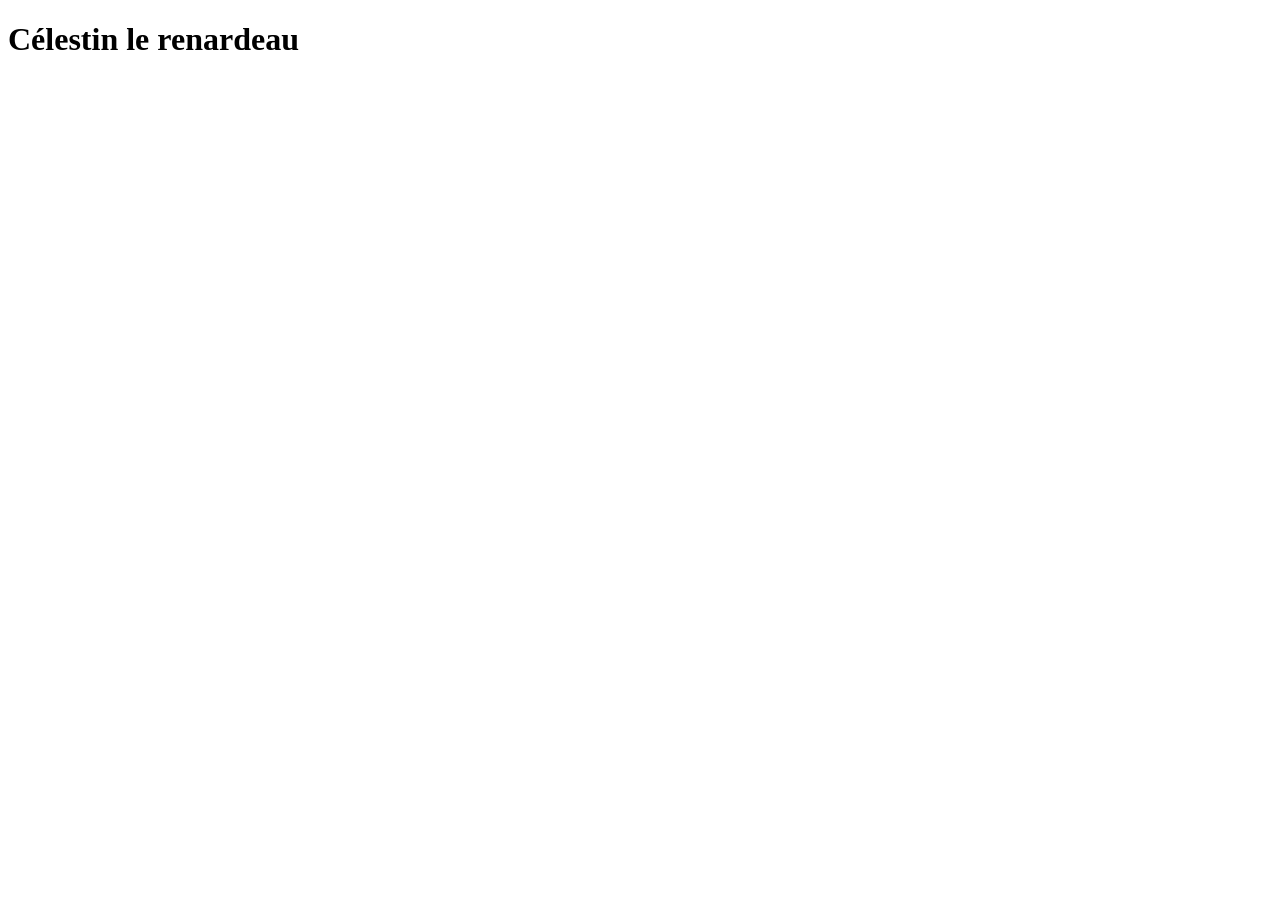
==== public/index.html @ e6d58598 "Add Célestin container, CI smoke tests and SSH deployment" ====
<!doctype html>
<html lang="fr">
<head>
  <meta charset="utf-8">
  <meta name="viewport" content="width=device-width, initial-scale=1">
  <title>Célestin le renardeau</title>
</head>
<body>
  <main><h1>Célestin le renardeau</h1></main>
</body>
</html>
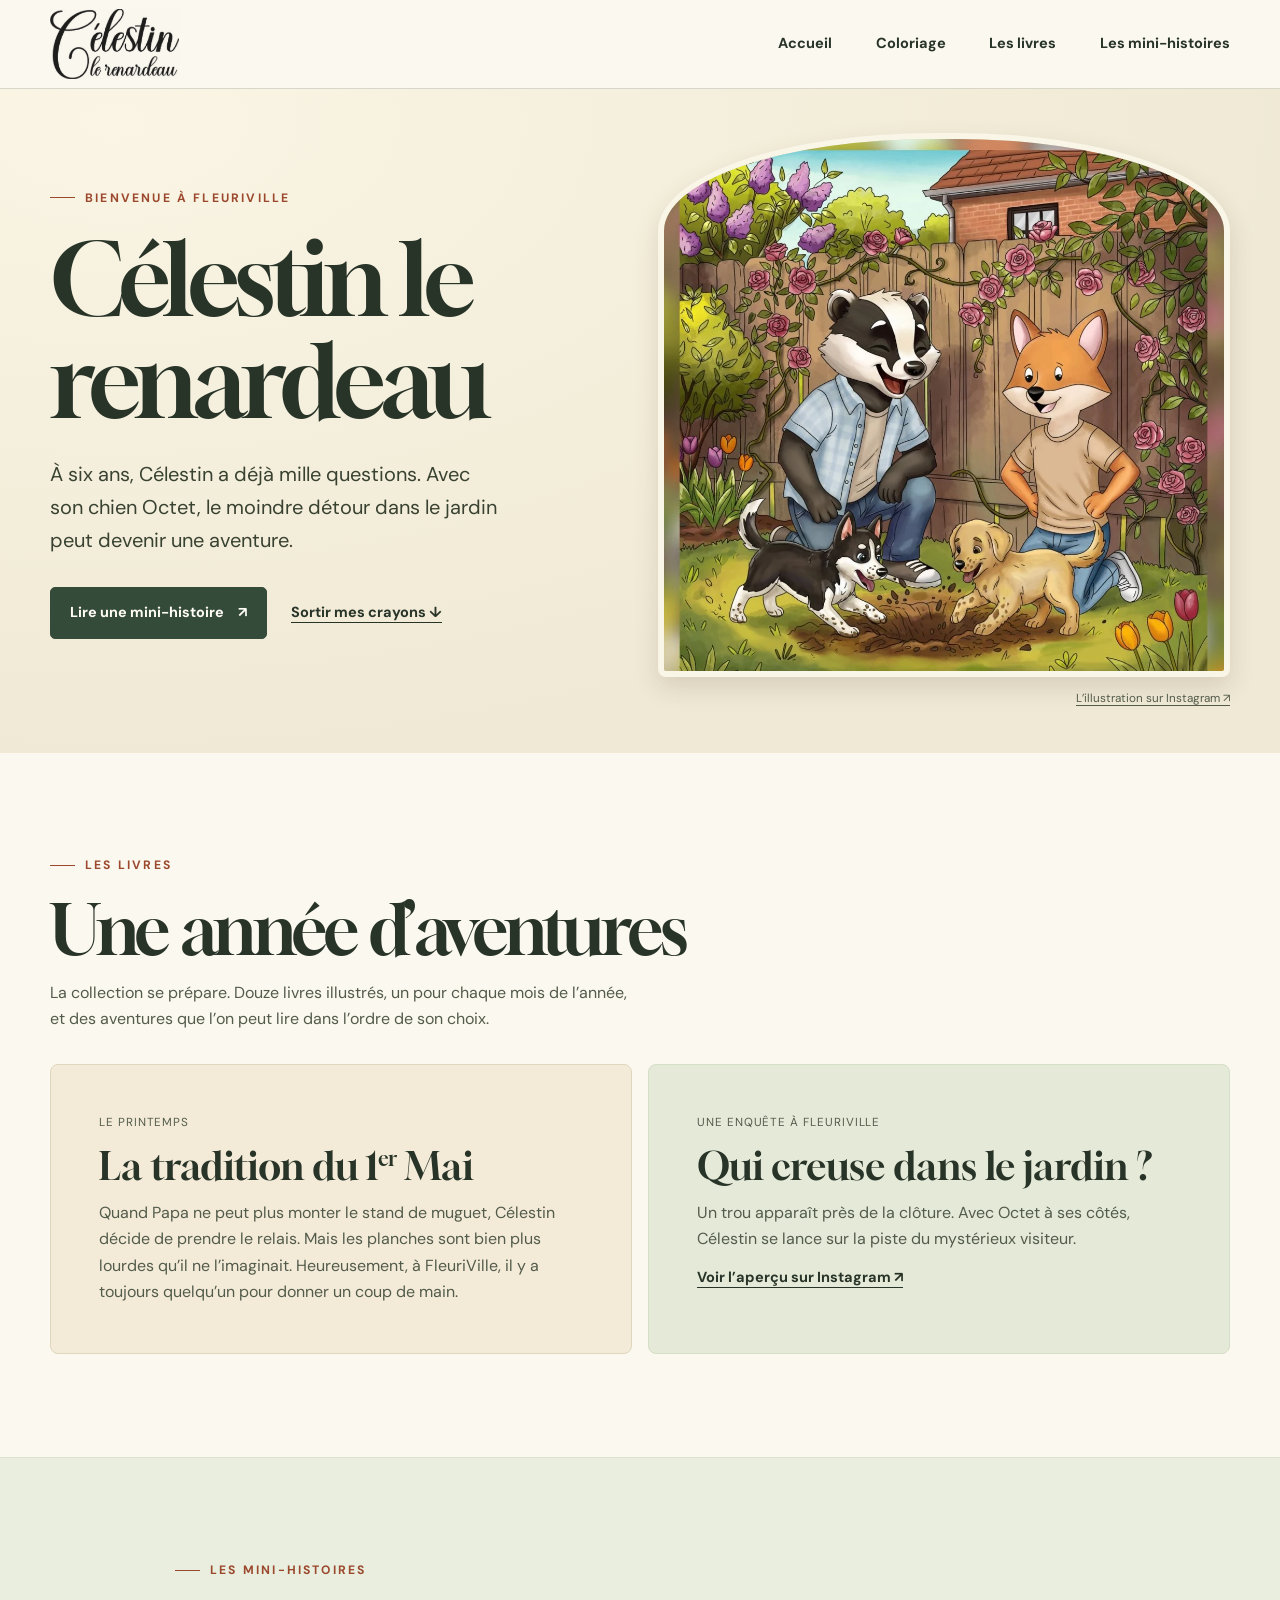
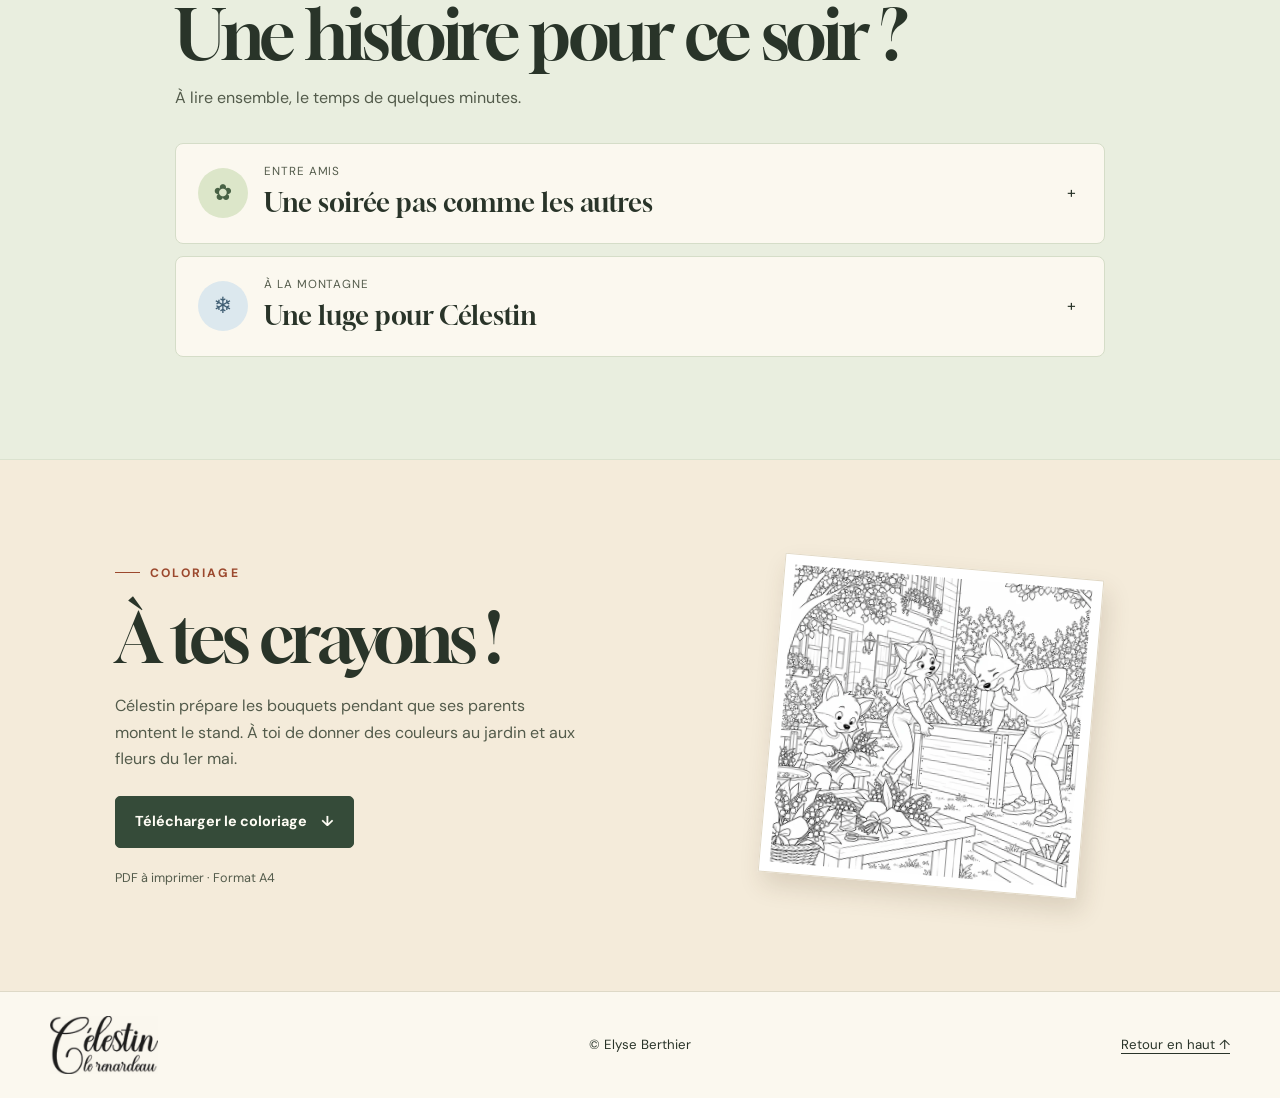
==== commit 67fb814d: "Créer le site de Célestin le renardeau" ====
--- a/public/index.html
+++ b/public/index.html
@@ -3,9 +3,111 @@
 <head>
   <meta charset="utf-8">
   <meta name="viewport" content="width=device-width, initial-scale=1">
-  <title>Célestin le renardeau</title>
+  <meta name="description" content="Bienvenue à FleuriVille, le village de Célestin le renardeau. Découvre ses livres, lis ses mini-histoires et imprime son coloriage.">
+  <meta name="theme-color" content="#f9f5ea">
+  <title>Célestin le renardeau · Bienvenue à FleuriVille</title>
+  <link rel="stylesheet" href="style.css">
 </head>
 <body>
-  <main><h1>Célestin le renardeau</h1></main>
+  <a class="skip" href="#accueil">Aller au contenu</a>
+  <header class="header" id="haut">
+    <div class="wrap header-inner">
+      <a class="brand" href="#accueil" aria-label="Célestin le renardeau, accueil"><img src="images/logo.webp" width="503" height="271" alt=""></a>
+      <nav aria-label="Navigation principale">
+        <a href="#accueil">Accueil</a><a href="#coloriage">Coloriage</a><a href="#livres">Les livres</a><a href="#mini-histoires">Les mini-histoires</a>
+      </nav>
+    </div>
+  </header>
+  <main id="accueil">
+    <section class="hero" aria-labelledby="hero-title">
+      <div class="wrap hero-inner">
+        <div class="hero-copy">
+          <p class="eyebrow"><span aria-hidden="true"></span> Bienvenue à FleuriVille</p>
+          <h1>Célestin le renardeau</h1>
+          <p class="hero-lead">À six ans, Célestin a déjà mille questions. Avec son chien Octet, le moindre détour dans le jardin peut devenir une aventure.</p>
+          <div class="actions"><a class="button" href="#mini-histoires">Lire une mini-histoire <span aria-hidden="true">↗</span></a><a class="hero-link" href="#coloriage">Sortir mes crayons <span aria-hidden="true">↓</span></a></div>
+        </div>
+        <figure class="hero-scene">
+          <a href="https://www.instagram.com/p/Dc9A04JjPZq/" aria-label="Voir l’illustration originale sur Instagram"><img src="images/jardin.webp" alt="Célestin et Hugo observent Octet et Biscotte près du trou dans le jardin" width="1080" height="1354" fetchpriority="high"></a>
+          <figcaption><a href="https://www.instagram.com/p/Dc9A04JjPZq/">L’illustration sur Instagram <span aria-hidden="true">↗</span></a></figcaption>
+        </figure>
+      </div>
+    </section>
+    <section class="books section" id="livres" aria-labelledby="books-title">
+      <div class="wrap">
+        <p class="eyebrow"><span aria-hidden="true"></span> Les livres</p>
+        <h2 id="books-title">Une année d’aventures</h2>
+        <p class="section-intro">La collection se prépare. Douze livres illustrés, un pour chaque mois de l’année, et des aventures que l’on peut lire dans l’ordre de son choix.</p>
+        <div class="book-list">
+          <article class="book-card spring">
+            <p class="story-place">Le printemps</p>
+            <h3>La tradition du 1<sup>er</sup> Mai</h3>
+            <p>Quand Papa ne peut plus monter le stand de muguet, Célestin décide de prendre le relais. Mais les planches sont bien plus lourdes qu’il ne l’imaginait. Heureusement, à FleuriVille, il y a toujours quelqu’un pour donner un coup de main.</p>
+          </article>
+          <article class="book-card mystery">
+            <p class="story-place">Une enquête à FleuriVille</p>
+            <h3>Qui creuse dans le jardin ?</h3>
+            <p>Un trou apparaît près de la clôture. Avec Octet à ses côtés, Célestin se lance sur la piste du mystérieux visiteur.</p>
+            <a class="text-link" href="https://www.instagram.com/p/Dc9A04JjPZq/">Voir l’aperçu sur Instagram <span aria-hidden="true">↗</span></a>
+          </article>
+        </div>
+      </div>
+    </section>
+    <section class="stories section" id="mini-histoires" aria-labelledby="stories-title">
+      <div class="wrap">
+        <p class="eyebrow"><span aria-hidden="true"></span> Les mini-histoires</p>
+        <h2 id="stories-title">Une histoire pour ce soir ?</h2>
+        <p class="section-intro">À lire ensemble, le temps de quelques minutes.</p>
+        <div class="story-list">
+          <details class="story">
+            <summary><span class="story-icon garden" aria-hidden="true">✿</span><span><span class="story-place">Entre amis</span><strong>Une soirée pas comme les autres</strong></span><span class="open-icon" aria-hidden="true"></span></summary>
+            <div class="story-text">
+              <p>Célestin passe la journéeavec son ami Augustin. La fin d’après-midi arrive vite et Célestin se rend compte que bientôt ce sera l’heure pour Augustin de rentrer chez lui.</p>
+              <p>Il court vers son père et crie : « Papa ! Papa ! » Son père se penche et demande : « Quoi mon grand ? » Célestin, tout excité, répond : « Est-ce qu’Augustin peut dormir à la maison ? » Papa fronce les sourcils et dit : « Hum… tu es sûr ? Tu n’as encore jamais eu de copain à dormir ici. » Célestin insiste : « Je sais ! Mais on est super sages toute la journée ! » Papa réfléchit un instant et ajoute : « Demain, nous allons chez ta mamie, on a un peu de route. » Célestin murmure, un peu déçu : « Je sais, mais on pourrait juste le déposer avant de partir. » Papa soupire et dit : « Va demander à ta mère, voyons ce qu’elle en pense. »</p>
+              <p>Célestin attrape Augustin par la main et court vers le salon en criant :</p>
+              <p>« Maman ! Maman ! » Mais maman est au téléphone avec ses copines et rit aux éclats. Célestin soupire : « Oh non… elle est au téléphone avec ses copines, elle en aura pour des heures ! » Augustin le regarde, inquiet, et chuchote : « Et maintenant, qu’est-ce qu’on fait ? » Célestin prend une grande inspiration et répond : « Si je n’essaie pas, on ne pourra jamais trouver une solution ! »</p>
+              <p>Il fait de grands gestes, saute un peu et tire la langue devant sa mère en disant : « Maman ! Regarde moi ! » Maman lui demande : « Oui mon chéri ? » Célestin répond : « Augustin peut dormir à la maison ? » Maman sourit et dit : « Demande à papa, j’en ai pour quelques minutes. » Quelques minutes passent, elle est toujours au téléphone. Célestin dit à Augustin : « Bon… je vais essayer papa encore une fois. Il faut qu’il nous aide ! » Augustin murmure : « D’accord… »</p>
+              <p>Célestin court à nouveau vers son père. « Papa ! Maman est avec ses copines au téléphone, elle m’a dit de te demander ! » Papa répond :</p>
+              <p>« Oh mince, il faut savoir si elle est d’accord aussi ! » Célestin supplie : « Papa, aide-moi s’il te plaît ! » Ensemble, Célestin, Augustin et papa mettent au point un petit plan pour obtenir enfin l’attention de maman. Absorbé, il ne voit pas le temps passer ; soudain, la sonnette retentit.Maman avait raccroché depuis un moment et le temps a passé si vite ! Les parents d’Augustin sont déjà là.</p>
+              <p>La maman d’Augustin entre dans la maison, portant un gros sac à dos rempli d’affaires. Célestin et Augustin sont étonnés de voir le sac. La maman de Célestin sourit : « Je vous ai vus vous amuser comme des fous et être très sages. » Elle ajoute : « J’ai donc appelé ta maman, Augustin, pour qu’elle vienne te ramener tes affaires pour dormir. » Les deux copains sont fous de joie, les yeux brillants et le cœur battant fort. Ils serrent fort leurs parents et courent dans la chambre de Célestin pour préparer le lit. Ils ne peuvent s’empêcher de rire et de se lancer dans de nouvelles aventures avant même que la nuit ne tombe. Célestin et Augustin sont les plus heureux du monde.</p>
+            </div>
+          </details>
+          <details class="story">
+            <summary><span class="story-icon snow" aria-hidden="true">❄</span><span><span class="story-place">À la montagne</span><strong>Une luge pour Célestin</strong></span><span class="open-icon" aria-hidden="true"></span></summary>
+            <div class="story-text">
+              <p>Le matin se lèvesur la montagne, et Célestin est prêt pour sa nouvelle aventure. «Aujourd’hui, c’est la luge !» s’exclame-t-il en sautillant, ses yeux brillants de joie. Papa sourit et attrape son manteau : «Oui, mon grand, aujourd’hui on va glisser sur la neige.»</p>
+<p>Mais à peine arrivés au village, une déception les attend : toutes les boutiques de sport affichent des panneaux «Rupture de stock». Pas une seule luge à vendre.</p>
+<p>Célestin baisse les yeux et murmure : «Aucune luge disponible… mais moi je voulais glisser aujourd’hui…» Sa voix est pleine de tristesse.</p>
+<p>Papa le prend dans ses bras. «Ne t’inquiète pas, mon chéri.</p>
+<p>Nous reviendrons demain. Pour aujourd’hui, on trouvera une autre solution.» Mais Célestin reste déçu et les larmes lui montent aux yeux.</p>
+<p>Alors qu’ils s’apprêtent à repartir, un habitant de la montagne, un vieil homme au sourire doux et aux mains calleuses, s’approche. «Vous cherchez une luge ?» dit-il. «J’ai justement quelques planches de bois et de la ficelle. Si vous voulez, je peux vous en fabriquer une pour aujourd’hui.»</p>
+<p>Les yeux de Célestin s’illuminent. Ensemble, sous le regard attentif de papa et maman, l’homme scie, assemble et fixe les planches. Petit à petit, une belle luge en bois prend forme, solide et prête à glisser sur la neige. Célestin touche la surface lisse avec admiration : «Merci beaucoup ! Elle est magnifique !»</p>
+<p>Enfin, ils peuvent descendre la colline. Célestin s’installe sur sa luge artisanale et pousse un cri de joie : «Wouah ! Ça va super vite !» Papa rit en le suivant derrière lui. La neige vole autour d’eux, le vent frais chatouille leurs visages, et chaque descente est encore plus excitante que la précédente.</p>
+<p>À la fin de la journée, Célestin serre fort la luge en bois et remercie chaleureusement le vieil homme. «Aujourd’hui, c’était encore mieux que ce que j’imaginais !» dit-il en souriant. Papa et maman sont heureux de voir leur petit explorer la montagne avec autant de bonheur.</p>
+            </div>
+          </details>
+        </div>
+      </div>
+    </section>
+    <section class="coloring section" id="coloriage" aria-labelledby="coloring-title">
+      <div class="wrap split">
+        <div class="section-copy">
+          <p class="eyebrow"><span aria-hidden="true"></span> Coloriage</p>
+          <h2 id="coloring-title">À tes crayons !</h2>
+          <p>Célestin prépare les bouquets pendant que ses parents montent le stand. À toi de donner des couleurs au jardin et aux fleurs du 1er mai.</p>
+          <a class="button" href="images/coloriage-celestin.pdf" download>Télécharger le coloriage <span aria-hidden="true">↓</span></a>
+          <p class="download-note">PDF à imprimer · Format A4</p>
+        </div>
+        <figure class="color-paper"><img src="images/coloriage.webp" alt="Coloriage de Célestin et ses parents qui préparent le stand de muguet" width="600" height="600" loading="lazy"></figure>
+      </div>
+    </section>
+  </main>
+  <footer class="footer">
+    <div class="wrap footer-inner">
+      <img src="images/logo.webp" alt="Célestin le renardeau" width="503" height="271" loading="lazy">
+      <p>© Elyse Berthier</p>
+      <a href="#haut">Retour en haut <span aria-hidden="true">↑</span></a>
+    </div>
+  </footer>
 </body>
 </html>
--- a/public/style.css
+++ b/public/style.css
@@ -0,0 +1,105 @@
+@import url('https://fonts.googleapis.com/css2?family=DM+Sans:wght@400;500;600;700&family=Gloock&display=swap');
+
+:root{--paper:#fbf8ef;--cream:#f3ecd9;--ink:#293429;--muted:#535b4b;--pine:#354b39;--orange:#9b482d;--rule:#ded9c7;--serif:Gloock,Georgia,serif;--sans:"DM Sans",system-ui,sans-serif}
+*{box-sizing:border-box}
+html{scroll-behavior:smooth}
+body{margin:0;background:var(--paper);color:var(--ink);font:400 1rem/1.65 var(--sans)}
+a{color:inherit}
+a:focus-visible,summary:focus-visible{outline:3px solid var(--orange);outline-offset:5px}
+img{display:block;max-width:100%;height:auto}
+figure,p{margin:0}
+h1,h2{margin:0;font-family:var(--serif);font-weight:400;line-height:1.04;letter-spacing:-.045em}
+h1{font-size:clamp(3.5rem,7.7vw,7.5rem);max-width:7.9ch}
+h2{font-size:clamp(2.5rem,5.3vw,5rem)}
+.wrap{width:min(1216px,calc(100% - 100px));margin-inline:auto}
+.section{padding:clamp(65px,8vw,115px) 0}
+.skip{position:absolute;top:0;left:12px;transform:translateY(-110%);padding:.5rem 1rem;background:var(--paper);z-index:2}
+.skip:focus{transform:none}
+.header{background:var(--paper);border-bottom:1px solid #d8d6c8}
+.header-inner{min-height:88px;display:flex;align-items:center;justify-content:space-between;gap:25px}
+.brand{display:block;width:129px;flex:none}
+.brand img,.footer img{mix-blend-mode:multiply}
+nav{display:flex;gap:clamp(16px,3.4vw,48px);align-items:center}
+nav a{text-decoration:none;font-weight:700;font-size:.91rem;white-space:nowrap}
+nav a:hover,.hero-link:hover,.text-link:hover{color:var(--orange)}
+.hero{position:relative;overflow:hidden}
+
+
+
+.eyebrow{display:flex;align-items:center;gap:10px;color:var(--orange);font-size:.76rem;text-transform:uppercase;letter-spacing:.18em;font-weight:700;margin-bottom:20px}
+.eyebrow span{height:1px;width:25px;background:currentColor;display:inline-block;flex:none}
+.hero-lead{font-size:clamp(1.03rem,1.65vw,1.25rem);color:#394231;max-width:32ch;margin:25px 0 30px}
+.actions{display:flex;align-items:center;flex-wrap:wrap;gap:14px 24px}
+.button{display:inline-flex;gap:14px;align-items:center;padding:13px 19px;border:1px solid var(--pine);text-decoration:none;background:var(--pine);color:#fffdf5;font-size:.9rem;font-weight:700;border-radius:5px;transition:background .2s}
+.button:hover{background:#213429}
+.hero-link,.text-link{font-weight:700;font-size:.91rem;text-underline-offset:5px}
+
+
+.split{display:grid;grid-template-columns:1fr 1fr;align-items:center;gap:clamp(45px,9vw,135px)}
+.section-copy>p:not(.eyebrow){max-width:43ch;margin-top:20px;color:var(--muted)}
+.stories{background:#e9eedf;border-block:1px solid #dbe2cf}
+.stories .wrap{max-width:930px}
+.section-intro{margin-top:14px;color:var(--muted)}
+.story-list{display:grid;gap:12px;margin-top:32px}
+.story{background:#fbf8ef;border:1px solid #d5ddc8;border-radius:8px}
+.story summary{display:flex;gap:16px;align-items:center;cursor:pointer;list-style:none;padding:18px 22px}
+.story summary::-webkit-details-marker{display:none}
+.story summary:hover strong{color:var(--orange)}
+.story-icon{display:grid;place-items:center;width:50px;height:50px;border-radius:50%;font-size:1.4rem;flex:none;background:#dce6c9;color:#486245}
+.story-icon.snow{background:#dce8ee;color:#3e5d72}
+.story-place{display:block;font-size:.73rem;color:var(--muted);letter-spacing:.08em;text-transform:uppercase}
+.story strong{font-family:var(--serif);font-weight:400;font-size:clamp(1.17rem,2.5vw,1.65rem)}
+.open-icon{margin-left:auto;width:22px;text-align:center;flex:none}
+.open-icon::after{content:"+"}
+.story[open] .open-icon::after{content:"−"}
+.story-text{max-width:67ch;padding:0 24px 24px 88px}
+.story-text p+p{margin-top:.75em}
+.coloring{background:#f4ebda;overflow:hidden}
+.coloring .split{max-width:1050px}
+.coloring .button{margin-top:24px}
+.section-copy .download-note{margin-top:9px;font-size:.79rem}
+.color-paper{width:min(70%,320px);margin:auto;background:white;padding:10px;box-shadow:5px 12px 25px #49391d26;transform:rotate(5deg);border:1px solid #e1d8c4}
+.color-paper img{width:100%;max-height:355px;object-fit:contain}
+.footer{padding:24px 0;border-top:1px solid var(--rule)}
+.footer-inner{display:flex;justify-content:space-between;align-items:center;gap:14px;font-size:.83rem}
+.footer img{width:108px}
+.footer a{text-underline-offset:4px}
+@media(max-width:850px){.wrap{width:calc(100% - 50px)}.split{gap:42px}}
+@media(max-width:620px){
+  .wrap{width:calc(100% - 34px)}
+  .header-inner{flex-direction:column;justify-content:center;gap:4px;padding:9px 0 13px}
+  .brand{width:94px}
+  nav{width:100%;justify-content:center;gap:clamp(10px,3.2vw,22px)}
+  nav a{font-size:.77rem}
+  .hero-lead{margin:17px 0 21px}
+  .split{grid-template-columns:1fr;gap:29px}
+  .story summary{padding:14px 15px;gap:11px}
+  .story-text{padding:0 17px 19px}
+  .color-paper{width:min(65%,260px)}
+  .footer img{width:81px}
+}
+@media(prefers-reduced-motion:reduce){html{scroll-behavior:auto}.button{transition:none}}
+.hero{background:#efe9d5}
+.hero::before{content:"";position:absolute;inset:0;background:radial-gradient(ellipse at 9% 5%,#faf5e4,transparent 72%)}
+.hero-inner{position:relative;display:grid;align-items:center;grid-template-columns:1fr 1.05fr;gap:clamp(26px,5vw,80px);min-height:0;padding-block:44px}
+.hero-copy{padding:20px 0 35px}
+.hero-scene{align-self:center;position:static}
+.hero-scene>a{display:block;overflow:hidden;aspect-ratio:1.05;background:#e0ddbd;border:6px solid #faf6e7;border-radius:48% 48% 8px 8px / 18% 18% 8px 8px;box-shadow:0 10px 24px #573f3028}
+.hero-scene img{position:static;transform:none;filter:none;width:100%;height:100%;max-width:none;object-fit:cover;object-position:center 51%}
+.hero-scene figcaption{text-align:right;font-size:.73rem;margin-top:12px;color:var(--muted)}
+.hero-scene figcaption a{text-underline-offset:3px}
+.books .section-intro{max-width:54ch}
+.book-list{display:grid;grid-template-columns:1fr 1fr;gap:16px;margin-top:32px}
+.book-card{padding:clamp(21px,4vw,48px);border:1px solid #dfd6bd;border-radius:8px;background:#f3ebd8}
+.book-card.mystery{background:#e5ead8;border-color:#d5dec7}
+.book-card h3{font:400 clamp(1.6rem,3vw,2.65rem)/1.12 var(--serif);margin:12px 0}
+.book-card sup{font-size:.53em}
+.book-card p:not(.story-place){color:var(--muted);max-width:45ch}
+.book-card .text-link{display:inline-block;margin-top:13px}
+@media(max-width:620px){
+  .hero-inner{grid-template-columns:1fr;gap:10px;padding-block:22px}
+  .hero-copy{padding:14px 0}
+  .hero-scene{height:auto}
+  .hero-scene>a{aspect-ratio:1.08}
+  .book-list{grid-template-columns:1fr}
+}
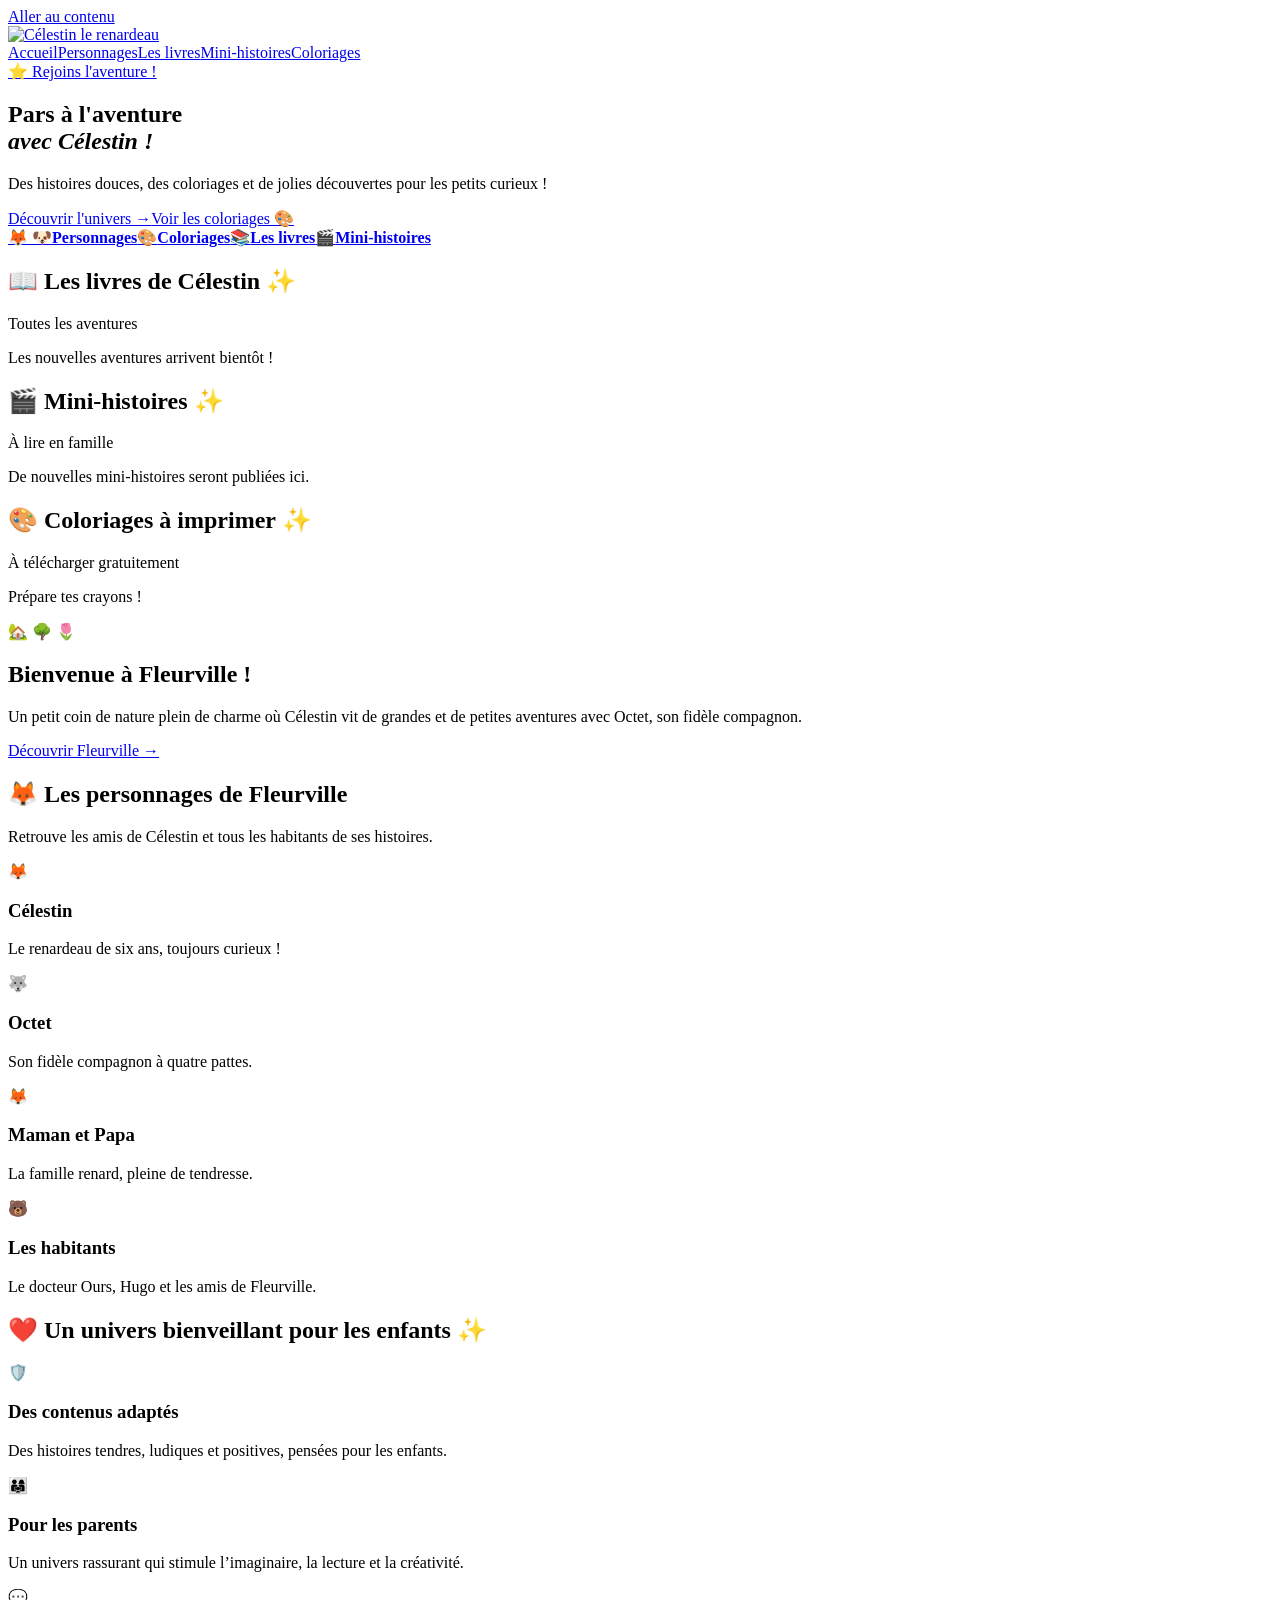
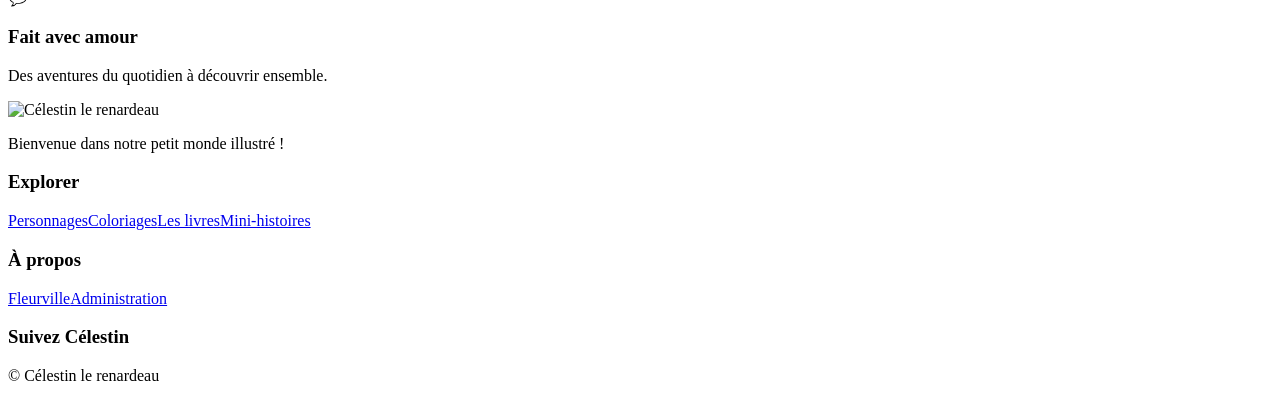
==== commit 0ef4daf2: "feat: maquette publique illustrée Fleurville" ====
--- a/public/index.html
+++ b/public/index.html
@@ -1,113 +1,14 @@
-<!doctype html>
-<html lang="fr">
-<head>
-  <meta charset="utf-8">
-  <meta name="viewport" content="width=device-width, initial-scale=1">
-  <meta name="description" content="Bienvenue à FleuriVille, le village de Célestin le renardeau. Découvre ses livres, lis ses mini-histoires et imprime son coloriage.">
-  <meta name="theme-color" content="#f9f5ea">
-  <title>Célestin le renardeau · Bienvenue à FleuriVille</title>
-  <link rel="stylesheet" href="style.css">
-</head>
-<body>
-  <a class="skip" href="#accueil">Aller au contenu</a>
-  <header class="header" id="haut">
-    <div class="wrap header-inner">
-      <a class="brand" href="#accueil" aria-label="Célestin le renardeau, accueil"><img src="images/logo.webp" width="503" height="271" alt=""></a>
-      <nav aria-label="Navigation principale">
-        <a href="#accueil">Accueil</a><a href="#coloriage">Coloriage</a><a href="#livres">Les livres</a><a href="#mini-histoires">Les mini-histoires</a>
-      </nav>
-    </div>
-  </header>
-  <main id="accueil">
-    <section class="hero" aria-labelledby="hero-title">
-      <div class="wrap hero-inner">
-        <div class="hero-copy">
-          <p class="eyebrow"><span aria-hidden="true"></span> Bienvenue à FleuriVille</p>
-          <h1>Célestin le renardeau</h1>
-          <p class="hero-lead">À six ans, Célestin a déjà mille questions. Avec son chien Octet, le moindre détour dans le jardin peut devenir une aventure.</p>
-          <div class="actions"><a class="button" href="#mini-histoires">Lire une mini-histoire <span aria-hidden="true">↗</span></a><a class="hero-link" href="#coloriage">Sortir mes crayons <span aria-hidden="true">↓</span></a></div>
-        </div>
-        <figure class="hero-scene">
-          <a href="https://www.instagram.com/p/Dc9A04JjPZq/" aria-label="Voir l’illustration originale sur Instagram"><img src="images/jardin.webp" alt="Célestin et Hugo observent Octet et Biscotte près du trou dans le jardin" width="1080" height="1354" fetchpriority="high"></a>
-          <figcaption><a href="https://www.instagram.com/p/Dc9A04JjPZq/">L’illustration sur Instagram <span aria-hidden="true">↗</span></a></figcaption>
-        </figure>
-      </div>
-    </section>
-    <section class="books section" id="livres" aria-labelledby="books-title">
-      <div class="wrap">
-        <p class="eyebrow"><span aria-hidden="true"></span> Les livres</p>
-        <h2 id="books-title">Une année d’aventures</h2>
-        <p class="section-intro">La collection se prépare. Douze livres illustrés, un pour chaque mois de l’année, et des aventures que l’on peut lire dans l’ordre de son choix.</p>
-        <div class="book-list">
-          <article class="book-card spring">
-            <p class="story-place">Le printemps</p>
-            <h3>La tradition du 1<sup>er</sup> Mai</h3>
-            <p>Quand Papa ne peut plus monter le stand de muguet, Célestin décide de prendre le relais. Mais les planches sont bien plus lourdes qu’il ne l’imaginait. Heureusement, à FleuriVille, il y a toujours quelqu’un pour donner un coup de main.</p>
-          </article>
-          <article class="book-card mystery">
-            <p class="story-place">Une enquête à FleuriVille</p>
-            <h3>Qui creuse dans le jardin ?</h3>
-            <p>Un trou apparaît près de la clôture. Avec Octet à ses côtés, Célestin se lance sur la piste du mystérieux visiteur.</p>
-            <a class="text-link" href="https://www.instagram.com/p/Dc9A04JjPZq/">Voir l’aperçu sur Instagram <span aria-hidden="true">↗</span></a>
-          </article>
-        </div>
-      </div>
-    </section>
-    <section class="stories section" id="mini-histoires" aria-labelledby="stories-title">
-      <div class="wrap">
-        <p class="eyebrow"><span aria-hidden="true"></span> Les mini-histoires</p>
-        <h2 id="stories-title">Une histoire pour ce soir ?</h2>
-        <p class="section-intro">À lire ensemble, le temps de quelques minutes.</p>
-        <div class="story-list">
-          <details class="story">
-            <summary><span class="story-icon garden" aria-hidden="true">✿</span><span><span class="story-place">Entre amis</span><strong>Une soirée pas comme les autres</strong></span><span class="open-icon" aria-hidden="true"></span></summary>
-            <div class="story-text">
-              <p>Célestin passe la journéeavec son ami Augustin. La fin d’après-midi arrive vite et Célestin se rend compte que bientôt ce sera l’heure pour Augustin de rentrer chez lui.</p>
-              <p>Il court vers son père et crie : « Papa ! Papa ! » Son père se penche et demande : « Quoi mon grand ? » Célestin, tout excité, répond : « Est-ce qu’Augustin peut dormir à la maison ? » Papa fronce les sourcils et dit : « Hum… tu es sûr ? Tu n’as encore jamais eu de copain à dormir ici. » Célestin insiste : « Je sais ! Mais on est super sages toute la journée ! » Papa réfléchit un instant et ajoute : « Demain, nous allons chez ta mamie, on a un peu de route. » Célestin murmure, un peu déçu : « Je sais, mais on pourrait juste le déposer avant de partir. » Papa soupire et dit : « Va demander à ta mère, voyons ce qu’elle en pense. »</p>
-              <p>Célestin attrape Augustin par la main et court vers le salon en criant :</p>
-              <p>« Maman ! Maman ! » Mais maman est au téléphone avec ses copines et rit aux éclats. Célestin soupire : « Oh non… elle est au téléphone avec ses copines, elle en aura pour des heures ! » Augustin le regarde, inquiet, et chuchote : « Et maintenant, qu’est-ce qu’on fait ? » Célestin prend une grande inspiration et répond : « Si je n’essaie pas, on ne pourra jamais trouver une solution ! »</p>
-              <p>Il fait de grands gestes, saute un peu et tire la langue devant sa mère en disant : « Maman ! Regarde moi ! » Maman lui demande : « Oui mon chéri ? » Célestin répond : « Augustin peut dormir à la maison ? » Maman sourit et dit : « Demande à papa, j’en ai pour quelques minutes. » Quelques minutes passent, elle est toujours au téléphone. Célestin dit à Augustin : « Bon… je vais essayer papa encore une fois. Il faut qu’il nous aide ! » Augustin murmure : « D’accord… »</p>
-              <p>Célestin court à nouveau vers son père. « Papa ! Maman est avec ses copines au téléphone, elle m’a dit de te demander ! » Papa répond :</p>
-              <p>« Oh mince, il faut savoir si elle est d’accord aussi ! » Célestin supplie : « Papa, aide-moi s’il te plaît ! » Ensemble, Célestin, Augustin et papa mettent au point un petit plan pour obtenir enfin l’attention de maman. Absorbé, il ne voit pas le temps passer ; soudain, la sonnette retentit.Maman avait raccroché depuis un moment et le temps a passé si vite ! Les parents d’Augustin sont déjà là.</p>
-              <p>La maman d’Augustin entre dans la maison, portant un gros sac à dos rempli d’affaires. Célestin et Augustin sont étonnés de voir le sac. La maman de Célestin sourit : « Je vous ai vus vous amuser comme des fous et être très sages. » Elle ajoute : « J’ai donc appelé ta maman, Augustin, pour qu’elle vienne te ramener tes affaires pour dormir. » Les deux copains sont fous de joie, les yeux brillants et le cœur battant fort. Ils serrent fort leurs parents et courent dans la chambre de Célestin pour préparer le lit. Ils ne peuvent s’empêcher de rire et de se lancer dans de nouvelles aventures avant même que la nuit ne tombe. Célestin et Augustin sont les plus heureux du monde.</p>
-            </div>
-          </details>
-          <details class="story">
-            <summary><span class="story-icon snow" aria-hidden="true">❄</span><span><span class="story-place">À la montagne</span><strong>Une luge pour Célestin</strong></span><span class="open-icon" aria-hidden="true"></span></summary>
-            <div class="story-text">
-              <p>Le matin se lèvesur la montagne, et Célestin est prêt pour sa nouvelle aventure. «Aujourd’hui, c’est la luge !» s’exclame-t-il en sautillant, ses yeux brillants de joie. Papa sourit et attrape son manteau : «Oui, mon grand, aujourd’hui on va glisser sur la neige.»</p>
-<p>Mais à peine arrivés au village, une déception les attend : toutes les boutiques de sport affichent des panneaux «Rupture de stock». Pas une seule luge à vendre.</p>
-<p>Célestin baisse les yeux et murmure : «Aucune luge disponible… mais moi je voulais glisser aujourd’hui…» Sa voix est pleine de tristesse.</p>
-<p>Papa le prend dans ses bras. «Ne t’inquiète pas, mon chéri.</p>
-<p>Nous reviendrons demain. Pour aujourd’hui, on trouvera une autre solution.» Mais Célestin reste déçu et les larmes lui montent aux yeux.</p>
-<p>Alors qu’ils s’apprêtent à repartir, un habitant de la montagne, un vieil homme au sourire doux et aux mains calleuses, s’approche. «Vous cherchez une luge ?» dit-il. «J’ai justement quelques planches de bois et de la ficelle. Si vous voulez, je peux vous en fabriquer une pour aujourd’hui.»</p>
-<p>Les yeux de Célestin s’illuminent. Ensemble, sous le regard attentif de papa et maman, l’homme scie, assemble et fixe les planches. Petit à petit, une belle luge en bois prend forme, solide et prête à glisser sur la neige. Célestin touche la surface lisse avec admiration : «Merci beaucoup ! Elle est magnifique !»</p>
-<p>Enfin, ils peuvent descendre la colline. Célestin s’installe sur sa luge artisanale et pousse un cri de joie : «Wouah ! Ça va super vite !» Papa rit en le suivant derrière lui. La neige vole autour d’eux, le vent frais chatouille leurs visages, et chaque descente est encore plus excitante que la précédente.</p>
-<p>À la fin de la journée, Célestin serre fort la luge en bois et remercie chaleureusement le vieil homme. «Aujourd’hui, c’était encore mieux que ce que j’imaginais !» dit-il en souriant. Papa et maman sont heureux de voir leur petit explorer la montagne avec autant de bonheur.</p>
-            </div>
-          </details>
-        </div>
-      </div>
-    </section>
-    <section class="coloring section" id="coloriage" aria-labelledby="coloring-title">
-      <div class="wrap split">
-        <div class="section-copy">
-          <p class="eyebrow"><span aria-hidden="true"></span> Coloriage</p>
-          <h2 id="coloring-title">À tes crayons !</h2>
-          <p>Célestin prépare les bouquets pendant que ses parents montent le stand. À toi de donner des couleurs au jardin et aux fleurs du 1er mai.</p>
-          <a class="button" href="images/coloriage-celestin.pdf" download>Télécharger le coloriage <span aria-hidden="true">↓</span></a>
-          <p class="download-note">PDF à imprimer · Format A4</p>
-        </div>
-        <figure class="color-paper"><img src="images/coloriage.webp" alt="Coloriage de Célestin et ses parents qui préparent le stand de muguet" width="600" height="600" loading="lazy"></figure>
-      </div>
-    </section>
-  </main>
-  <footer class="footer">
-    <div class="wrap footer-inner">
-      <img src="images/logo.webp" alt="Célestin le renardeau" width="503" height="271" loading="lazy">
-      <p>© Elyse Berthier</p>
-      <a href="#haut">Retour en haut <span aria-hidden="true">↑</span></a>
-    </div>
-  </footer>
-</body>
-</html>
+<!doctype html><html lang="fr"><head><meta charset="utf-8"><meta name="viewport" content="width=device-width,initial-scale=1"><meta name="theme-color" content="#fffaf0"><meta name="description" content="Livres, mini-histoires et coloriages de Célestin le renardeau à Fleurville."><title>Célestin le renardeau — Bienvenue à Fleurville</title><link rel="stylesheet" href="/site.css"><script src="/site.js" defer></script></head><body>
+<a class="skip" href="#contenu">Aller au contenu</a>
+<header class="topbar"><div class="shell navrow"><a href="#accueil" class="logo"><img src="/images/logo.webp" alt="Célestin le renardeau"></a><nav class="nav" aria-label="Menu principal"><a href="#accueil">Accueil</a><a href="#personnages">Personnages</a><a href="#livres">Les livres</a><a href="#mini-histoires">Mini-histoires</a><a href="#coloriages">Coloriages</a></nav><a class="nav-cta" href="#livres">⭐ Rejoins l'aventure !</a></div></header>
+<main id="contenu">
+<section class="hero" id="accueil"><div class="hero-photo" id="hero-image"></div><div class="shell hero-content"><h1>Pars à l'aventure<br><em>avec Célestin !</em></h1><p>Des histoires douces, des coloriages et de jolies découvertes pour les petits curieux !</p><div class="buttons"><a class="button primary" href="#livres">Découvrir l'univers →</a><a class="button light" href="#coloriages">Voir les coloriages 🎨</a></div></div></section>
+<section class="shell categories" aria-label="Explorer l'univers"><a class="category sun" href="#personnages"><span class="cat-art">🦊 🐶</span><strong>Personnages</strong></a><a class="category pink" href="#coloriages"><span class="cat-art">🎨</span><strong>Coloriages</strong></a><a class="category mint" href="#livres"><span class="cat-art">📚</span><strong>Les livres</strong></a><a class="category lilac" href="#mini-histoires"><span class="cat-art">🎬</span><strong>Mini-histoires</strong></a></section>
+<section class="band" id="livres"><div class="shell"><div class="section-heading"><h2>📖 Les livres de Célestin ✨</h2><span class="tiny-link">Toutes les aventures</span></div><div class="cards" id="books-list"><p class="empty">Les nouvelles aventures arrivent bientôt !</p></div></div></section>
+<section class="band alt" id="mini-histoires"><div class="shell"><div class="section-heading"><h2>🎬 Mini-histoires ✨</h2><span class="tiny-link">À lire en famille</span></div><div class="cards" id="stories-list"><p class="empty">De nouvelles mini-histoires seront publiées ici.</p></div></div></section>
+<section class="band" id="coloriages"><div class="shell"><div class="section-heading"><h2>🎨 Coloriages à imprimer ✨</h2><span class="tiny-link">À télécharger gratuitement</span></div><div class="cards" id="colorings-list"><p class="empty">Prépare tes crayons !</p></div></div></section>
+<section class="village band" id="fleurville"><div class="shell village-row"><div class="village-image" aria-hidden="true">🏡 🌳 🌷</div><div><h2>Bienvenue à Fleurville !</h2><p>Un petit coin de nature plein de charme où Célestin vit de grandes et de petites aventures avec Octet, son fidèle compagnon.</p><a class="button primary" href="#personnages">Découvrir Fleurville →</a></div></div></section>
+<section class="characters band alt" id="personnages"><div class="shell"><div class="section-heading"><h2>🦊 Les personnages de Fleurville</h2></div><p class="intro">Retrouve les amis de Célestin et tous les habitants de ses histoires.</p><div class="character-grid"><article><span>🦊</span><h3>Célestin</h3><p>Le renardeau de six ans, toujours curieux !</p></article><article><span>🐺</span><h3>Octet</h3><p>Son fidèle compagnon à quatre pattes.</p></article><article><span>🦊</span><h3>Maman et Papa</h3><p>La famille renard, pleine de tendresse.</p></article><article><span>🐻</span><h3>Les habitants</h3><p>Le docteur Ours, Hugo et les amis de Fleurville.</p></article></div></div></section>
+<section class="promise band"><div class="shell"><h2>❤️ Un univers bienveillant pour les enfants ✨</h2><div class="promise-grid"><article><span>🛡️</span><div><h3>Des contenus adaptés</h3><p>Des histoires tendres, ludiques et positives, pensées pour les enfants.</p></div></article><article><span>👨‍👩‍👧</span><div><h3>Pour les parents</h3><p>Un univers rassurant qui stimule l’imaginaire, la lecture et la créativité.</p></div></article><article><span>💬</span><div><h3>Fait avec amour</h3><p>Des aventures du quotidien à découvrir ensemble.</p></div></article></div></div></section></main>
+<footer><div class="shell footer-grid"><div><img class="footer-logo" src="/images/logo.webp" alt="Célestin le renardeau"><p>Bienvenue dans notre petit monde illustré !</p></div><div><h3>Explorer</h3><a href="#personnages">Personnages</a><a href="#coloriages">Coloriages</a><a href="#livres">Les livres</a><a href="#mini-histoires">Mini-histoires</a></div><div><h3>À propos</h3><a href="#fleurville">Fleurville</a><a href="/admin">Administration</a></div><div><h3>Suivez Célestin</h3><p>© Célestin le renardeau</p></div></div></footer>
+<dialog id="reader"><div class="reader-head"><h2 id="reader-title"></h2><button id="reader-close" type="button" aria-label="Fermer">✕</button></div><div id="reader-body"></div></dialog></body></html>
